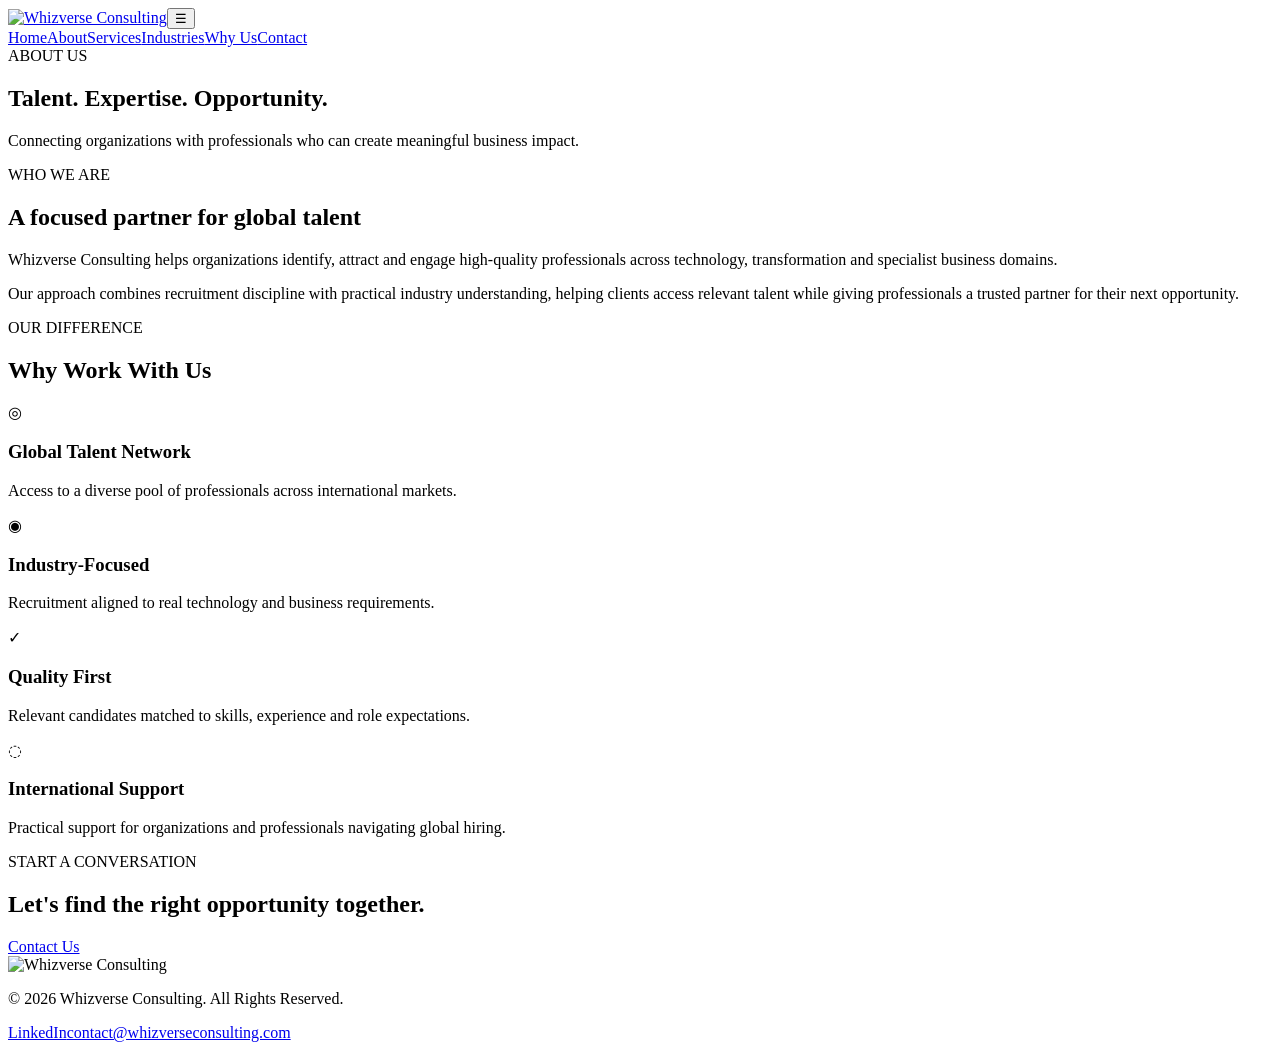
==== about.html @ 26d95555 "Add files via upload" ====
<!DOCTYPE html>
<html lang="en">
<head><meta charset="UTF-8"><meta name="viewport" content="width=device-width, initial-scale=1.0"><meta name="description" content="About Whizverse Consulting."><title>About | Whizverse Consulting</title><link rel="stylesheet" href="css/style.css"></head>
<body>
<header class="site-header"><div class="container nav-wrap"><a class="brand" href="index.html"><img src="images/logo.png" alt="Whizverse Consulting"></a><button class="menu-toggle" aria-label="Open navigation" aria-expanded="false">☰</button><nav class="main-nav"><a href="index.html">Home</a><a class="active" href="about.html">About</a><a href="projects.html">Services</a><a href="projects.html#industries">Industries</a><a href="about.html#why-us">Why Us</a><a href="contact.html">Contact</a></nav></div></header>
<main>
<section class="page-hero"><div class="container"><span class="eyebrow">ABOUT US</span><h1>Talent. Expertise. Opportunity.</h1><p>Connecting organizations with professionals who can create meaningful business impact.</p></div></section>
<section class="section"><div class="container two-col"><div><span class="eyebrow">WHO WE ARE</span><h2>A focused partner for global talent</h2></div><div><p>Whizverse Consulting helps organizations identify, attract and engage high-quality professionals across technology, transformation and specialist business domains.</p><p>Our approach combines recruitment discipline with practical industry understanding, helping clients access relevant talent while giving professionals a trusted partner for their next opportunity.</p></div></div></section>
<section class="section section-soft" id="why-us"><div class="container"><div class="section-heading"><span class="eyebrow">OUR DIFFERENCE</span><h2>Why Work With Us</h2></div><div class="why-grid"><article><div class="why-icon">◎</div><h3>Global Talent Network</h3><p>Access to a diverse pool of professionals across international markets.</p></article><article><div class="why-icon">◉</div><h3>Industry-Focused</h3><p>Recruitment aligned to real technology and business requirements.</p></article><article><div class="why-icon">✓</div><h3>Quality First</h3><p>Relevant candidates matched to skills, experience and role expectations.</p></article><article><div class="why-icon">◌</div><h3>International Support</h3><p>Practical support for organizations and professionals navigating global hiring.</p></article></div></div></section>
<section class="cta"><div class="container cta-inner"><div><span class="eyebrow">START A CONVERSATION</span><h2>Let's find the right opportunity together.</h2></div><a class="btn btn-light" href="contact.html">Contact Us</a></div></section>
</main>
<footer class="site-footer"><div class="container footer-grid"><div><img src="images/logo.png" alt="Whizverse Consulting"></div><p>© 2026 Whizverse Consulting. All Rights Reserved.</p><div class="footer-links"><a href="https://www.linkedin.com/company/whizverse-consulting" target="_blank" rel="noopener">LinkedIn</a><a href="mailto:contact@whizverseconsulting.com">contact@whizverseconsulting.com</a></div></div></footer><script src="js/script.js"></script>
</body></html>
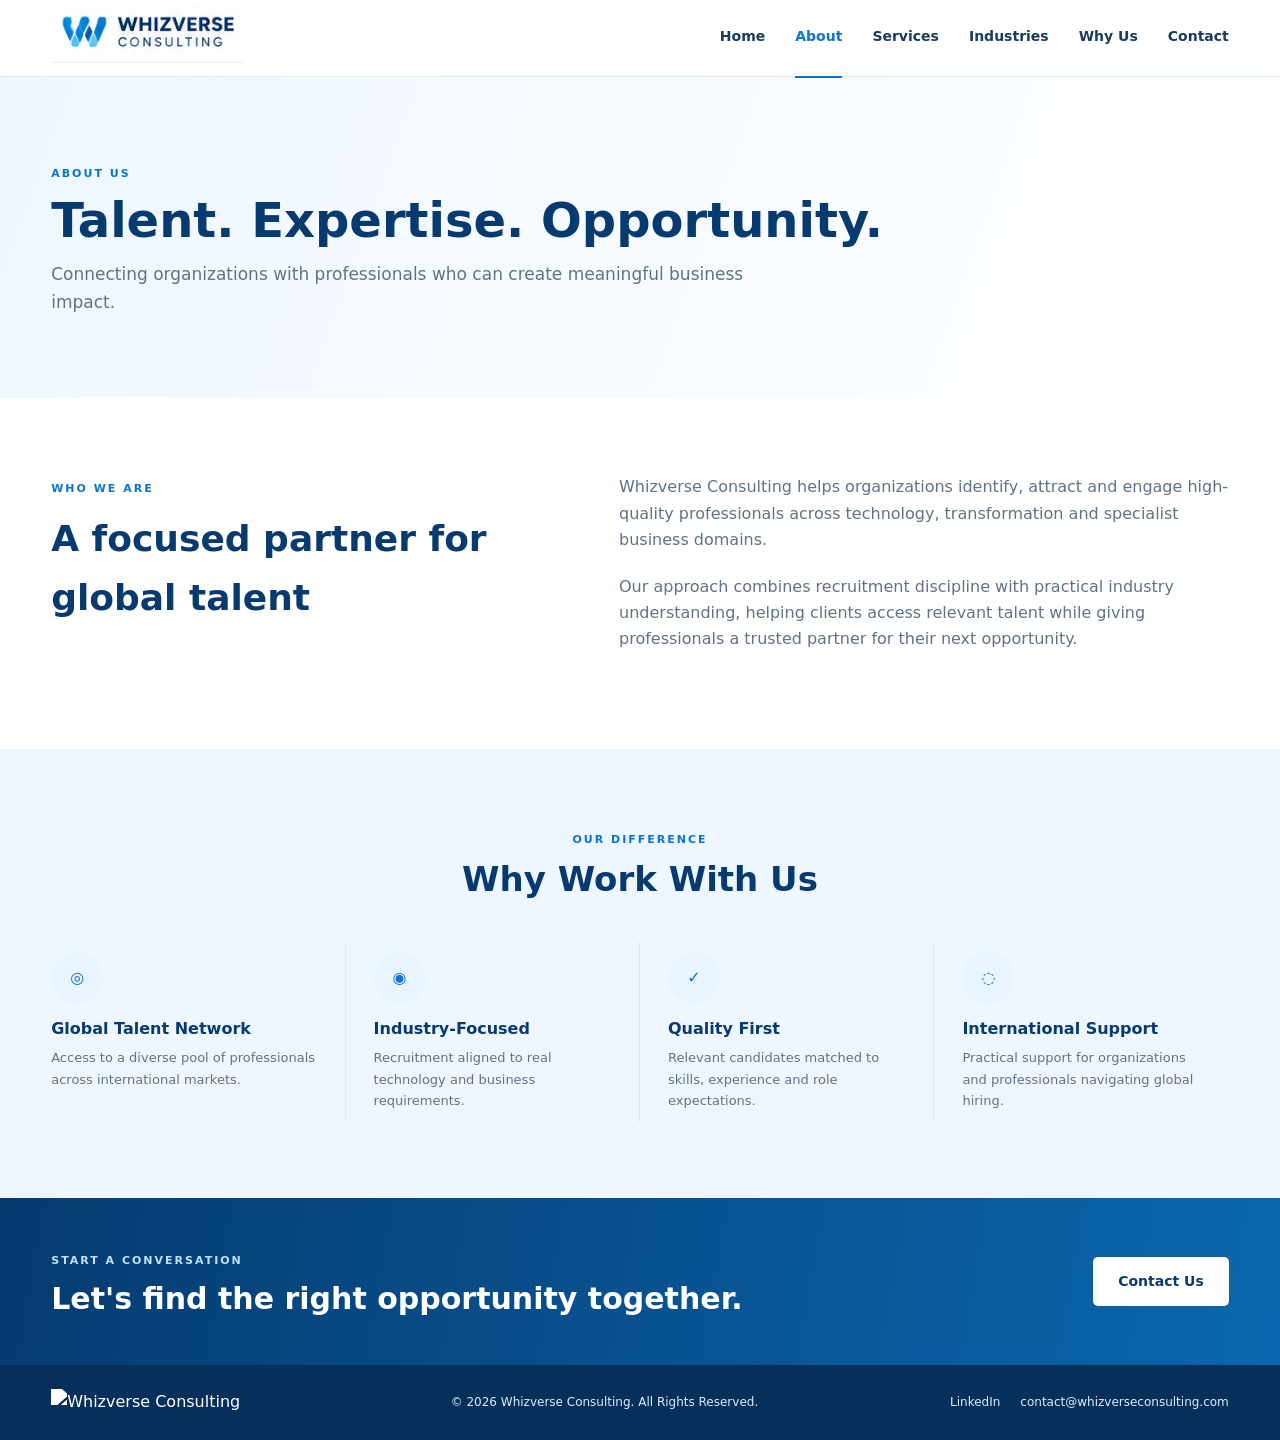
==== commit 579e661d: "Update about.html" ====
--- a/about.html
+++ b/about.html
@@ -1,8 +1,8 @@
 <!DOCTYPE html>
 <html lang="en">
-<head><meta charset="UTF-8"><meta name="viewport" content="width=device-width, initial-scale=1.0"><meta name="description" content="About Whizverse Consulting."><title>About | Whizverse Consulting</title><link rel="stylesheet" href="css/style.css"></head>
+<head><meta charset="UTF-8"><meta name="viewport" content="width=device-width, initial-scale=1.0"><meta name="description" content="About Whizverse Consulting."><title>About | Whizverse Consulting</title><link rel="stylesheet" href="style.css"></head>
 <body>
-<header class="site-header"><div class="container nav-wrap"><a class="brand" href="index.html"><img src="images/logo.png" alt="Whizverse Consulting"></a><button class="menu-toggle" aria-label="Open navigation" aria-expanded="false">☰</button><nav class="main-nav"><a href="index.html">Home</a><a class="active" href="about.html">About</a><a href="projects.html">Services</a><a href="projects.html#industries">Industries</a><a href="about.html#why-us">Why Us</a><a href="contact.html">Contact</a></nav></div></header>
+<header class="site-header"><div class="container nav-wrap"><a class="brand" href="index.html"><img src="logo.png" alt="Whizverse Consulting"></a><button class="menu-toggle" aria-label="Open navigation" aria-expanded="false">☰</button><nav class="main-nav"><a href="index.html">Home</a><a class="active" href="about.html">About</a><a href="projects.html">Services</a><a href="projects.html#industries">Industries</a><a href="about.html#why-us">Why Us</a><a href="contact.html">Contact</a></nav></div></header>
 <main>
 <section class="page-hero"><div class="container"><span class="eyebrow">ABOUT US</span><h1>Talent. Expertise. Opportunity.</h1><p>Connecting organizations with professionals who can create meaningful business impact.</p></div></section>
 <section class="section"><div class="container two-col"><div><span class="eyebrow">WHO WE ARE</span><h2>A focused partner for global talent</h2></div><div><p>Whizverse Consulting helps organizations identify, attract and engage high-quality professionals across technology, transformation and specialist business domains.</p><p>Our approach combines recruitment discipline with practical industry understanding, helping clients access relevant talent while giving professionals a trusted partner for their next opportunity.</p></div></div></section>
@@ -10,4 +10,4 @@
 <section class="cta"><div class="container cta-inner"><div><span class="eyebrow">START A CONVERSATION</span><h2>Let's find the right opportunity together.</h2></div><a class="btn btn-light" href="contact.html">Contact Us</a></div></section>
 </main>
 <footer class="site-footer"><div class="container footer-grid"><div><img src="images/logo.png" alt="Whizverse Consulting"></div><p>© 2026 Whizverse Consulting. All Rights Reserved.</p><div class="footer-links"><a href="https://www.linkedin.com/company/whizverse-consulting" target="_blank" rel="noopener">LinkedIn</a><a href="mailto:contact@whizverseconsulting.com">contact@whizverseconsulting.com</a></div></div></footer><script src="js/script.js"></script>
-</body></html>+</body></html>
--- a/style.css
+++ b/style.css
@@ -0,0 +1,13 @@
+:root{--navy:#073b70;--blue:#0b73d1;--light:#eef7ff;--text:#17324d;--muted:#617286;--white:#fff;--border:#dce8f3;--shadow:0 12px 35px rgba(7,59,112,.08)}
+*{box-sizing:border-box}html{scroll-behavior:smooth}body{margin:0;font-family:Inter,ui-sans-serif,system-ui,-apple-system,"Segoe UI",Arial,sans-serif;color:var(--text);line-height:1.65;background:#fff}a{color:inherit;text-decoration:none}.container{width:min(1180px,92%);margin:auto}
+.site-header{position:sticky;top:0;z-index:20;background:rgba(255,255,255,.97);border-bottom:1px solid var(--border);backdrop-filter:blur(10px)}.nav-wrap{height:76px;display:flex;align-items:center;justify-content:space-between}.brand img{width:205px;height:58px;object-fit:contain;object-position:left center}.main-nav{display:flex;gap:30px;align-items:center}.main-nav a{font-size:14px;font-weight:600;color:#183b5e;padding:27px 0;border-bottom:2px solid transparent}.main-nav a:hover,.main-nav a.active{color:var(--blue);border-bottom-color:var(--blue)}.menu-toggle{display:none;border:0;background:none;font-size:28px;color:var(--navy)}
+.hero{position:relative;overflow:hidden;background:linear-gradient(110deg,#f6fbff 0%,#fff 48%,#e9f5ff 100%);min-height:530px}.hero-grid{min-height:530px;display:grid;grid-template-columns:1fr 1fr;align-items:center;gap:30px}.hero-copy{position:relative;z-index:2;padding:65px 0}.eyebrow{display:inline-block;color:var(--blue);font-size:11px;letter-spacing:2px;font-weight:800;margin-bottom:10px}.hero h1{font-size:52px;line-height:1.08;letter-spacing:-1.7px;margin:0 0 20px;color:var(--navy);max-width:680px}.hero h1 span{color:var(--blue)}.hero p{font-size:17px;max-width:650px;color:#40566d;margin:0 0 28px}.hero-actions{display:flex;gap:14px;flex-wrap:wrap}.btn{display:inline-flex;align-items:center;justify-content:center;padding:12px 24px;border-radius:5px;font-size:14px;font-weight:750;border:1px solid transparent;cursor:pointer}.btn-primary{background:var(--blue);color:#fff}.btn-primary:hover{background:#075eae}.btn-outline{border-color:var(--blue);color:var(--blue);background:#fff}.btn-light{background:#fff;color:var(--navy)}.btn-outline-light{border-color:#fff;color:#fff}.hero-visual{height:100%;position:relative;min-height:500px}.globe{width:330px;height:330px;border-radius:50%;position:absolute;right:7%;top:95px;background:radial-gradient(circle at 35% 30%,#e9f7ff 0 4%,#70b7eb 5% 12%,#1c77bb 55%,#0a4f88 100%);box-shadow:inset -25px -20px 50px rgba(0,24,60,.35),0 20px 60px rgba(7,76,130,.18);opacity:.92}.globe:before,.globe:after{content:"";position:absolute;border:1px solid rgba(255,255,255,.35);border-radius:50%}.globe:before{inset:30px 90px}.globe:after{inset:90px 30px}.globe-grid{position:absolute;inset:0;border:1px solid rgba(255,255,255,.28);border-radius:50%;transform:rotate(25deg)}.globe-dot{position:absolute;width:7px;height:7px;background:#fff;border-radius:50%;box-shadow:0 0 12px #fff}.d1{top:78px;left:150px}.d2{top:180px;left:90px}.d3{top:220px;left:225px}.people{position:absolute;bottom:65px;right:0;display:flex;gap:18px;align-items:flex-end;opacity:.55}.people span{width:42px;height:120px;background:linear-gradient(#7d9db9,#b8cbd9);border-radius:25px 25px 4px 4px}.people span:nth-child(2){height:90px}.people span:nth-child(3){height:145px}.people span:nth-child(4){height:105px}.people span:nth-child(5){height:135px}
+.section{padding:76px 0}.section-soft{background:var(--light)}.section-heading{text-align:center;max-width:760px;margin:0 auto 42px}.section-heading h2{font-size:34px;line-height:1.2;margin:0 0 10px;color:var(--navy)}.section-heading p{color:var(--muted);margin:0}.card-grid{display:grid;grid-template-columns:repeat(4,1fr);gap:18px}.service-card{border:1px solid var(--border);background:#fff;border-radius:9px;padding:25px 22px;box-shadow:var(--shadow);transition:transform .2s ease}.service-card:hover{transform:translateY(-3px)}.icon,.why-icon{width:52px;height:52px;border-radius:50%;display:grid;place-items:center;background:#e8f4ff;color:var(--blue);font-weight:800;margin-bottom:16px}.service-card h3,.why-grid h3{font-size:16px;line-height:1.35;margin:0 0 8px;color:var(--navy)}.service-card p,.why-grid p{font-size:13px;color:var(--muted);margin:0}.services-grid .service-card:last-child{grid-column:2 / span 2}
+.industry-grid{display:grid;grid-template-columns:repeat(4,1fr);gap:14px}.industry-grid div{background:#fff;border:1px solid var(--border);padding:22px 18px;border-radius:8px;text-align:center;font-weight:700;font-size:14px;color:var(--navy)}.industry-grid div:last-child{grid-column:2 / span 2}
+.why-grid{display:grid;grid-template-columns:repeat(4,1fr);gap:0}.why-grid article{padding:10px 28px;border-right:1px solid var(--border)}.why-grid article:first-child{padding-left:0}.why-grid article:last-child{border:0}.why-icon{margin-bottom:14px}
+.cta{background:linear-gradient(100deg,#063b70,#0b67ae);color:#fff;padding:48px 0}.cta .eyebrow{color:#bfe3ff}.cta-inner{display:flex;align-items:center;justify-content:space-between;gap:30px}.cta h2{margin:0;font-size:30px;line-height:1.25;max-width:720px}
+.page-hero{background:linear-gradient(110deg,#eef7ff,#fff);padding:82px 0}.page-hero h1{font-size:48px;line-height:1.15;color:var(--navy);margin:0 0 12px}.page-hero p{max-width:700px;color:var(--muted);font-size:17px;margin:0}.two-col{display:grid;grid-template-columns:1fr 1.25fr;gap:80px}.two-col h2{font-size:36px;color:var(--navy);margin:0}.two-col p{color:var(--muted);margin-top:0;margin-bottom:20px}
+.contact-grid{display:grid;grid-template-columns:.9fr 1.1fr;gap:70px}.contact-grid h2{font-size:32px;color:var(--navy);margin:0 0 12px}.contact-grid>div>p{color:var(--muted)}.contact-details{display:flex;flex-direction:column;gap:15px;margin-top:28px}.contact-details a{color:var(--blue);font-weight:600}.contact-form{border:1px solid var(--border);background:#f9fcff;padding:28px;border-radius:9px}.contact-form h2{font-size:21px;margin-top:0}.form-row{display:grid;grid-template-columns:1fr 1fr;gap:16px}label{font-size:13px;font-weight:700;color:var(--navy);display:block;margin-bottom:16px}input,textarea{width:100%;font:inherit;font-size:14px;margin-top:6px;padding:11px 12px;border:1px solid #d5e3ef;border-radius:5px;background:#fff;color:var(--text);outline:none}input:focus,textarea:focus{border-color:var(--blue);box-shadow:0 0 0 3px rgba(11,115,209,.08)}.contact-form .btn{width:100%}.form-note{font-size:11px;color:#718396;margin:10px 0 0}
+.site-footer{background:#062f59;color:#dbeeff;padding:24px 0}.footer-grid{display:grid;grid-template-columns:1fr 1fr 1.2fr;align-items:center;gap:20px}.site-footer img{width:175px;height:48px;object-fit:contain;object-position:left center;filter:brightness(0) invert(1)}.footer-grid p{font-size:12px;text-align:center;margin:0}.footer-links{display:flex;justify-content:flex-end;gap:20px;font-size:12px}.footer-links a:hover{color:#fff}
+@media(max-width:950px){.main-nav{gap:18px}.hero h1{font-size:44px}.card-grid{grid-template-columns:repeat(2,1fr)}.services-grid .service-card:last-child{grid-column:auto}.industry-grid{grid-template-columns:repeat(2,1fr)}.industry-grid div:last-child{grid-column:auto}.why-grid{grid-template-columns:repeat(2,1fr);gap:24px}.why-grid article{border:0;padding:10px 0}.contact-grid,.two-col{grid-template-columns:1fr;gap:40px}}
+@media(max-width:720px){.nav-wrap{height:68px}.brand img{width:170px}.menu-toggle{display:block}.main-nav{display:none;position:absolute;top:68px;left:0;right:0;background:#fff;border-bottom:1px solid var(--border);padding:10px 4%;flex-direction:column;align-items:stretch;gap:0}.main-nav.open{display:flex}.main-nav a{padding:11px 0;border-bottom:1px solid #edf3f8}.hero-grid{grid-template-columns:1fr;min-height:auto}.hero-copy{padding:58px 0 25px}.hero h1{font-size:38px}.hero p{font-size:15px}.hero-visual{min-height:270px}.globe{width:230px;height:230px;right:10%;top:10px}.people{bottom:5px;right:3%}.people span{width:25px;height:75px}.people span:nth-child(2){height:60px}.people span:nth-child(3){height:90px}.people span:nth-child(4){height:68px}.people span:nth-child(5){height:82px}.section{padding:55px 0}.section-heading h2{font-size:29px}.card-grid,.industry-grid,.why-grid,.form-row{grid-template-columns:1fr}.page-hero{padding:58px 0}.page-hero h1{font-size:37px}.cta-inner{align-items:flex-start;flex-direction:column}.cta h2{font-size:25px}.footer-grid{grid-template-columns:1fr;text-align:center}.site-footer img{object-position:center}.footer-grid p{text-align:center}.footer-links{justify-content:center;flex-direction:column;gap:8px}}
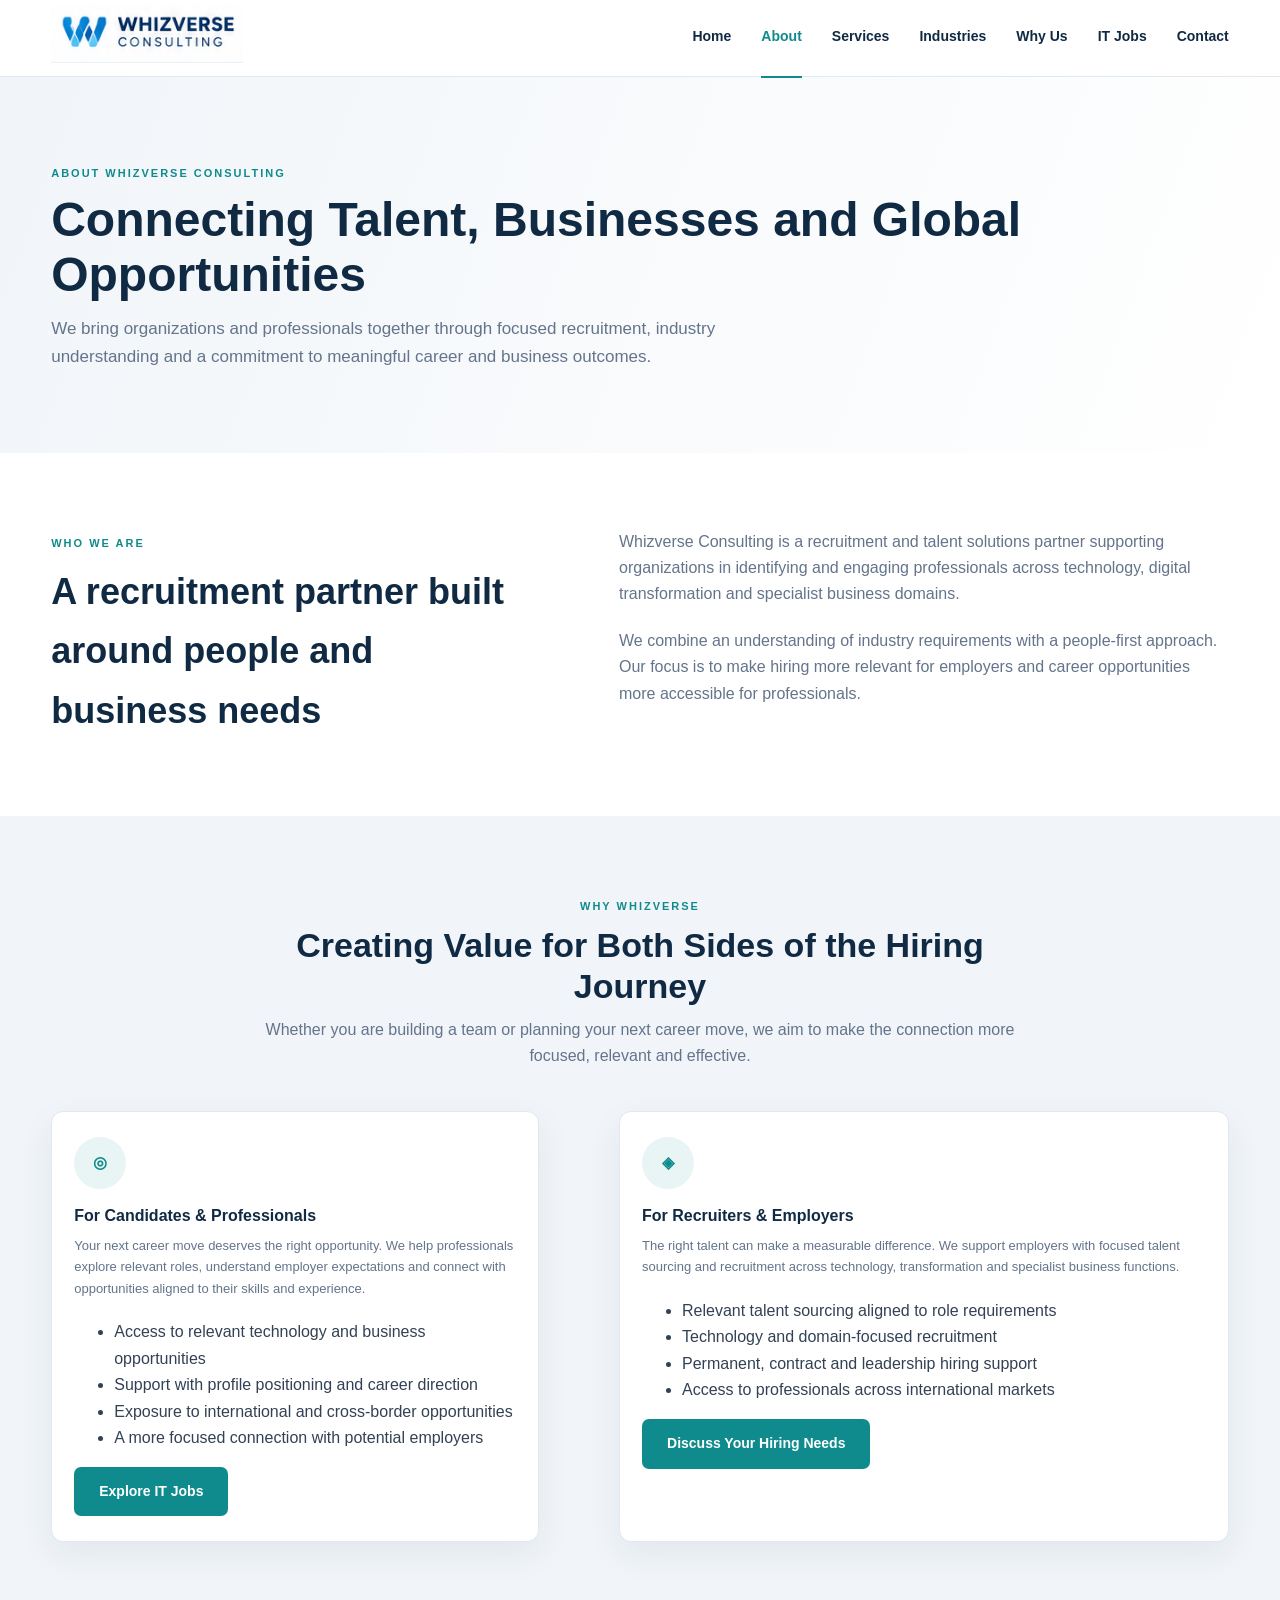
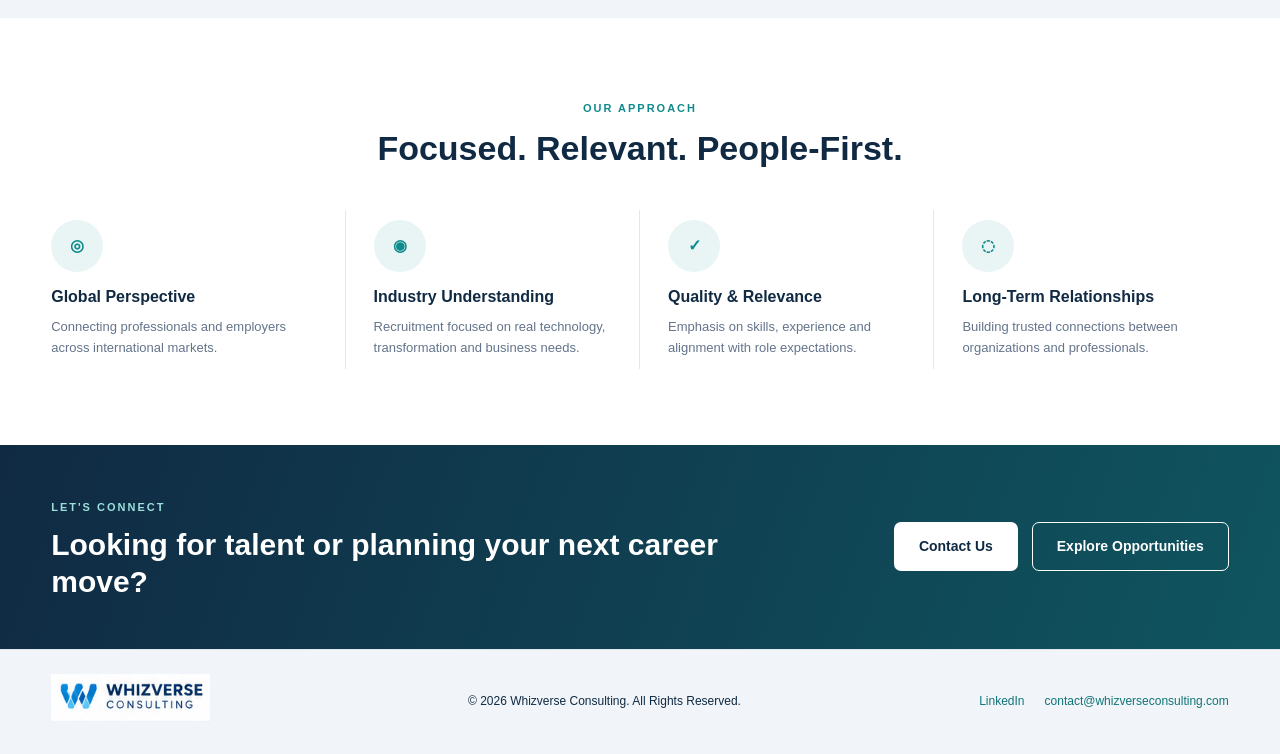
==== commit b1a48c4c: "Update about.html" ====
--- a/about.html
+++ b/about.html
@@ -1,13 +1,188 @@
 <!DOCTYPE html>
 <html lang="en">
-<head><meta charset="UTF-8"><meta name="viewport" content="width=device-width, initial-scale=1.0"><meta name="description" content="About Whizverse Consulting."><title>About | Whizverse Consulting</title><link rel="stylesheet" href="style.css"></head>
+<head>
+  <meta charset="UTF-8">
+  <meta name="viewport" content="width=device-width, initial-scale=1.0">
+  <meta name="description" content="Learn how Whizverse Consulting connects global employers with exceptional talent and helps professionals discover career opportunities.">
+  <title>About Us | Whizverse Consulting</title>
+  <link rel="stylesheet" href="style.css">
+</head>
 <body>
-<header class="site-header"><div class="container nav-wrap"><a class="brand" href="index.html"><img src="logo.png" alt="Whizverse Consulting"></a><button class="menu-toggle" aria-label="Open navigation" aria-expanded="false">☰</button><nav class="main-nav"><a href="index.html">Home</a><a class="active" href="about.html">About</a><a href="projects.html">Services</a><a href="projects.html#industries">Industries</a><a href="about.html#why-us">Why Us</a><a href="contact.html">Contact</a></nav></div></header>
+
+<header class="site-header">
+  <div class="container nav-wrap">
+    <a class="brand" href="index.html" aria-label="Whizverse Consulting home">
+      <img src="logo.png" alt="Whizverse Consulting">
+    </a>
+
+    <button class="menu-toggle" aria-label="Open navigation" aria-expanded="false">☰</button>
+
+    <nav class="main-nav">
+      <a href="index.html">Home</a>
+      <a class="active" href="about.html">About</a>
+      <a href="index.html#services">Services</a>
+      <a href="index.html#industries">Industries</a>
+      <a href="index.html#why-us">Why Us</a>
+      <a href="jobs.html">IT Jobs</a>
+      <a href="contact.html">Contact</a>
+    </nav>
+  </div>
+</header>
+
 <main>
-<section class="page-hero"><div class="container"><span class="eyebrow">ABOUT US</span><h1>Talent. Expertise. Opportunity.</h1><p>Connecting organizations with professionals who can create meaningful business impact.</p></div></section>
-<section class="section"><div class="container two-col"><div><span class="eyebrow">WHO WE ARE</span><h2>A focused partner for global talent</h2></div><div><p>Whizverse Consulting helps organizations identify, attract and engage high-quality professionals across technology, transformation and specialist business domains.</p><p>Our approach combines recruitment discipline with practical industry understanding, helping clients access relevant talent while giving professionals a trusted partner for their next opportunity.</p></div></div></section>
-<section class="section section-soft" id="why-us"><div class="container"><div class="section-heading"><span class="eyebrow">OUR DIFFERENCE</span><h2>Why Work With Us</h2></div><div class="why-grid"><article><div class="why-icon">◎</div><h3>Global Talent Network</h3><p>Access to a diverse pool of professionals across international markets.</p></article><article><div class="why-icon">◉</div><h3>Industry-Focused</h3><p>Recruitment aligned to real technology and business requirements.</p></article><article><div class="why-icon">✓</div><h3>Quality First</h3><p>Relevant candidates matched to skills, experience and role expectations.</p></article><article><div class="why-icon">◌</div><h3>International Support</h3><p>Practical support for organizations and professionals navigating global hiring.</p></article></div></div></section>
-<section class="cta"><div class="container cta-inner"><div><span class="eyebrow">START A CONVERSATION</span><h2>Let's find the right opportunity together.</h2></div><a class="btn btn-light" href="contact.html">Contact Us</a></div></section>
+
+  <section class="page-hero">
+    <div class="container">
+      <span class="eyebrow">ABOUT WHIZVERSE CONSULTING</span>
+      <h1>Connecting Talent, Businesses and Global Opportunities</h1>
+      <p>
+        We bring organizations and professionals together through focused
+        recruitment, industry understanding and a commitment to meaningful
+        career and business outcomes.
+      </p>
+    </div>
+  </section>
+
+  <section class="section">
+    <div class="container two-col">
+      <div>
+        <span class="eyebrow">WHO WE ARE</span>
+        <h2>A recruitment partner built around people and business needs</h2>
+      </div>
+
+      <div>
+        <p>
+          Whizverse Consulting is a recruitment and talent solutions partner
+          supporting organizations in identifying and engaging professionals
+          across technology, digital transformation and specialist business
+          domains.
+        </p>
+        <p>
+          We combine an understanding of industry requirements with a
+          people-first approach. Our focus is to make hiring more relevant for
+          employers and career opportunities more accessible for professionals.
+        </p>
+      </div>
+    </div>
+  </section>
+
+  <section class="section section-soft" id="why-us">
+    <div class="container">
+      <div class="section-heading">
+        <span class="eyebrow">WHY WHIZVERSE</span>
+        <h2>Creating Value for Both Sides of the Hiring Journey</h2>
+        <p>
+          Whether you are building a team or planning your next career move,
+          we aim to make the connection more focused, relevant and effective.
+        </p>
+      </div>
+
+      <div class="two-col">
+        <article class="service-card">
+          <div class="icon">◎</div>
+          <h3>For Candidates & Professionals</h3>
+          <p>
+            Your next career move deserves the right opportunity. We help
+            professionals explore relevant roles, understand employer
+            expectations and connect with opportunities aligned to their
+            skills and experience.
+          </p>
+          <ul>
+            <li>Access to relevant technology and business opportunities</li>
+            <li>Support with profile positioning and career direction</li>
+            <li>Exposure to international and cross-border opportunities</li>
+            <li>A more focused connection with potential employers</li>
+          </ul>
+          <a class="btn btn-primary" href="jobs.html">Explore IT Jobs</a>
+        </article>
+
+        <article class="service-card">
+          <div class="icon">◈</div>
+          <h3>For Recruiters & Employers</h3>
+          <p>
+            The right talent can make a measurable difference. We support
+            employers with focused talent sourcing and recruitment across
+            technology, transformation and specialist business functions.
+          </p>
+          <ul>
+            <li>Relevant talent sourcing aligned to role requirements</li>
+            <li>Technology and domain-focused recruitment</li>
+            <li>Permanent, contract and leadership hiring support</li>
+            <li>Access to professionals across international markets</li>
+          </ul>
+          <a class="btn btn-primary" href="contact.html">Discuss Your Hiring Needs</a>
+        </article>
+      </div>
+    </div>
+  </section>
+
+  <section class="section">
+    <div class="container">
+      <div class="section-heading">
+        <span class="eyebrow">OUR APPROACH</span>
+        <h2>Focused. Relevant. People-First.</h2>
+      </div>
+
+      <div class="why-grid">
+        <article>
+          <div class="why-icon">◎</div>
+          <h3>Global Perspective</h3>
+          <p>Connecting professionals and employers across international markets.</p>
+        </article>
+
+        <article>
+          <div class="why-icon">◉</div>
+          <h3>Industry Understanding</h3>
+          <p>Recruitment focused on real technology, transformation and business needs.</p>
+        </article>
+
+        <article>
+          <div class="why-icon">✓</div>
+          <h3>Quality & Relevance</h3>
+          <p>Emphasis on skills, experience and alignment with role expectations.</p>
+        </article>
+
+        <article>
+          <div class="why-icon">◌</div>
+          <h3>Long-Term Relationships</h3>
+          <p>Building trusted connections between organizations and professionals.</p>
+        </article>
+      </div>
+    </div>
+  </section>
+
+  <section class="cta">
+    <div class="container cta-inner">
+      <div>
+        <span class="eyebrow">LET'S CONNECT</span>
+        <h2>Looking for talent or planning your next career move?</h2>
+      </div>
+      <div class="hero-actions">
+        <a class="btn btn-light" href="contact.html">Contact Us</a>
+        <a class="btn btn-outline-light" href="jobs.html">Explore Opportunities</a>
+      </div>
+    </div>
+  </section>
+
 </main>
-<footer class="site-footer"><div class="container footer-grid"><div><img src="images/logo.png" alt="Whizverse Consulting"></div><p>© 2026 Whizverse Consulting. All Rights Reserved.</p><div class="footer-links"><a href="https://www.linkedin.com/company/whizverse-consulting" target="_blank" rel="noopener">LinkedIn</a><a href="mailto:contact@whizverseconsulting.com">contact@whizverseconsulting.com</a></div></div></footer><script src="js/script.js"></script>
-</body></html>
+
+<footer class="site-footer">
+  <div class="container footer-grid">
+    <div>
+      <a href="index.html" aria-label="Whizverse Consulting home">
+        <img src="logo.png" alt="Whizverse Consulting">
+      </a>
+    </div>
+
+    <p>© 2026 Whizverse Consulting. All Rights Reserved.</p>
+
+    <div class="footer-links">
+      <a href="https://www.linkedin.com/company/whizverse-consulting" target="_blank" rel="noopener">LinkedIn</a>
+      <a href="mailto:contact@whizverseconsulting.com">contact@whizverseconsulting.com</a>
+    </div>
+  </div>
+</footer>
+
+<script src="js/script.js"></script>
+</body>
+</html>
--- a/style.css
+++ b/style.css
@@ -11,3 +11,293 @@
 .site-footer{background:#062f59;color:#dbeeff;padding:24px 0}.footer-grid{display:grid;grid-template-columns:1fr 1fr 1.2fr;align-items:center;gap:20px}.site-footer img{width:175px;height:48px;object-fit:contain;object-position:left center;filter:brightness(0) invert(1)}.footer-grid p{font-size:12px;text-align:center;margin:0}.footer-links{display:flex;justify-content:flex-end;gap:20px;font-size:12px}.footer-links a:hover{color:#fff}
 @media(max-width:950px){.main-nav{gap:18px}.hero h1{font-size:44px}.card-grid{grid-template-columns:repeat(2,1fr)}.services-grid .service-card:last-child{grid-column:auto}.industry-grid{grid-template-columns:repeat(2,1fr)}.industry-grid div:last-child{grid-column:auto}.why-grid{grid-template-columns:repeat(2,1fr);gap:24px}.why-grid article{border:0;padding:10px 0}.contact-grid,.two-col{grid-template-columns:1fr;gap:40px}}
 @media(max-width:720px){.nav-wrap{height:68px}.brand img{width:170px}.menu-toggle{display:block}.main-nav{display:none;position:absolute;top:68px;left:0;right:0;background:#fff;border-bottom:1px solid var(--border);padding:10px 4%;flex-direction:column;align-items:stretch;gap:0}.main-nav.open{display:flex}.main-nav a{padding:11px 0;border-bottom:1px solid #edf3f8}.hero-grid{grid-template-columns:1fr;min-height:auto}.hero-copy{padding:58px 0 25px}.hero h1{font-size:38px}.hero p{font-size:15px}.hero-visual{min-height:270px}.globe{width:230px;height:230px;right:10%;top:10px}.people{bottom:5px;right:3%}.people span{width:25px;height:75px}.people span:nth-child(2){height:60px}.people span:nth-child(3){height:90px}.people span:nth-child(4){height:68px}.people span:nth-child(5){height:82px}.section{padding:55px 0}.section-heading h2{font-size:29px}.card-grid,.industry-grid,.why-grid,.form-row{grid-template-columns:1fr}.page-hero{padding:58px 0}.page-hero h1{font-size:37px}.cta-inner{align-items:flex-start;flex-direction:column}.cta h2{font-size:25px}.footer-grid{grid-template-columns:1fr;text-align:center}.site-footer img{object-position:center}.footer-grid p{text-align:center}.footer-links{justify-content:center;flex-direction:column;gap:8px}}
+
+/* =====================================================
+   WHIZVERSE CONSULTING - BRAND CONSISTENCY UPDATE
+   Navy: #102A43 | Teal: #0F8B8D
+   ===================================================== */
+
+:root {
+  --navy: #102A43;
+  --blue: #0F8B8D;
+  --light: #F1F5F9;
+  --text: #334155;
+  --muted: #64748B;
+  --white: #FFFFFF;
+  --border: #E2E8F0;
+  --shadow: 0 12px 35px rgba(16, 42, 67, 0.07);
+}
+
+/* Global typography */
+body {
+  color: var(--text);
+  background: #FFFFFF;
+  font-family: Inter, "Segoe UI", Arial, sans-serif;
+}
+
+::selection {
+  background: rgba(15, 139, 141, 0.18);
+  color: var(--navy);
+}
+
+/* Navigation */
+.site-header {
+  background: rgba(255, 255, 255, 0.97);
+  border-bottom-color: var(--border);
+}
+
+.main-nav a {
+  color: var(--navy);
+}
+
+.main-nav a:hover,
+.main-nav a.active {
+  color: var(--blue);
+  border-bottom-color: var(--blue);
+}
+
+.menu-toggle {
+  color: var(--navy);
+}
+
+/* Hero section */
+.hero {
+  background: linear-gradient(
+    110deg,
+    #F1F5F9 0%,
+    #FFFFFF 52%,
+    #E8F5F4 100%
+  );
+}
+
+.hero h1,
+.page-hero h1 {
+  color: var(--navy);
+}
+
+.hero h1 span {
+  color: var(--blue);
+}
+
+.hero p {
+  color: #475569;
+}
+
+.eyebrow {
+  color: var(--blue);
+}
+
+/* Primary and secondary buttons */
+.btn {
+  border-radius: 7px;
+  transition: all 0.2s ease;
+}
+
+.btn-primary {
+  background: var(--blue);
+  color: #FFFFFF;
+}
+
+.btn-primary:hover {
+  background: #0B7476;
+  transform: translateY(-1px);
+}
+
+.btn-outline {
+  border-color: var(--blue);
+  color: var(--blue);
+}
+
+.btn-outline:hover {
+  background: #E8F5F4;
+}
+
+/* Service cards */
+.service-card {
+  border-color: var(--border);
+  border-radius: 12px;
+  box-shadow: var(--shadow);
+}
+
+.service-card:hover {
+  border-color: rgba(15, 139, 141, 0.45);
+  box-shadow: 0 16px 36px rgba(16, 42, 67, 0.11);
+}
+
+.service-card h3,
+.why-grid h3 {
+  color: var(--navy);
+}
+
+.icon,
+.why-icon {
+  background: #E8F5F4;
+  color: var(--blue);
+}
+
+/* Industry section */
+.section-soft {
+  background: var(--light);
+}
+
+.industry-grid div {
+  border-color: var(--border);
+  color: var(--navy);
+  border-radius: 10px;
+}
+
+.industry-grid div:hover {
+  border-color: var(--blue);
+  background: #F8FCFC;
+}
+
+/* Why Whizverse */
+.why-grid article {
+  border-color: var(--border);
+}
+
+/* CTA */
+.cta {
+  background: linear-gradient(110deg, #102A43 0%, #0F555F 100%);
+}
+
+.cta .eyebrow {
+  color: #9DE0DB;
+}
+
+.btn-light {
+  color: var(--navy);
+}
+
+.btn-outline-light:hover {
+  background: rgba(255, 255, 255, 0.12);
+}
+
+/* Other content pages using shared classes */
+.page-hero {
+  background: linear-gradient(110deg, #F1F5F9, #FFFFFF);
+}
+
+.two-col h2,
+.contact-grid h2 {
+  color: var(--navy);
+}
+
+.contact-details a {
+  color: var(--blue);
+}
+
+.contact-form {
+  background: #F8FAFC;
+  border-color: var(--border);
+  border-radius: 12px;
+}
+
+input:focus,
+textarea:focus {
+  border-color: var(--blue);
+  box-shadow: 0 0 0 3px rgba(15, 139, 141, 0.10);
+}
+
+.contact-form label {
+  color: var(--navy);
+}
+
+/* Footer: retain original logo colours */
+.site-footer {
+  background: #F1F5F9;
+  color: var(--navy);
+  border-top: 1px solid var(--border);
+}
+
+.site-footer img {
+  filter: none;
+}
+
+.footer-links a {
+  color: #0F7476;
+}
+
+.footer-links a:hover {
+  color: var(--navy);
+}
+
+/* Mobile navigation */
+@media (max-width: 720px) {
+  .main-nav {
+    background: #FFFFFF;
+    border-bottom-color: var(--border);
+  }
+
+  .main-nav a {
+    color: var(--navy);
+    border-bottom-color: #E2E8F0;
+  }
+
+  .footer-links {
+    align-items: center;
+  }
+}
+
+/* Accessibility */
+a:focus-visible,
+button:focus-visible,
+input:focus-visible,
+textarea:focus-visible {
+  outline: 3px solid rgba(15, 139, 141, 0.45);
+  outline-offset: 3px;
+}
+
+@media (prefers-reduced-motion: reduce) {
+  *,
+  *::before,
+  *::after {
+    scroll-behavior: auto !important;
+    transition-duration: 0.01ms !important;
+    animation-duration: 0.01ms !important;
+  }
+}
+
+/* Homepage service-card alignment */
+.services-grid {
+  display: grid;
+  grid-template-columns: repeat(3, minmax(0, 1fr));
+  gap: 24px;
+  align-items: stretch;
+}
+
+.services-grid .service-card,
+.services-grid .service-card:last-child {
+  grid-column: auto;
+  min-width: 0;
+  height: 100%;
+  display: flex;
+  flex-direction: column;
+  margin: 0;
+}
+
+.services-grid .service-card h3 {
+  min-height: 2.7em;
+  margin-bottom: 10px;
+}
+
+.services-grid .service-card p {
+  flex: 1;
+}
+
+@media (max-width: 950px) {
+  .services-grid {
+    grid-template-columns: repeat(2, minmax(0, 1fr));
+  }
+
+  .services-grid .service-card h3 {
+    min-height: 0;
+  }
+}
+
+@media (max-width: 600px) {
+  .services-grid {
+    grid-template-columns: minmax(0, 1fr);
+    gap: 16px;
+  }
+}
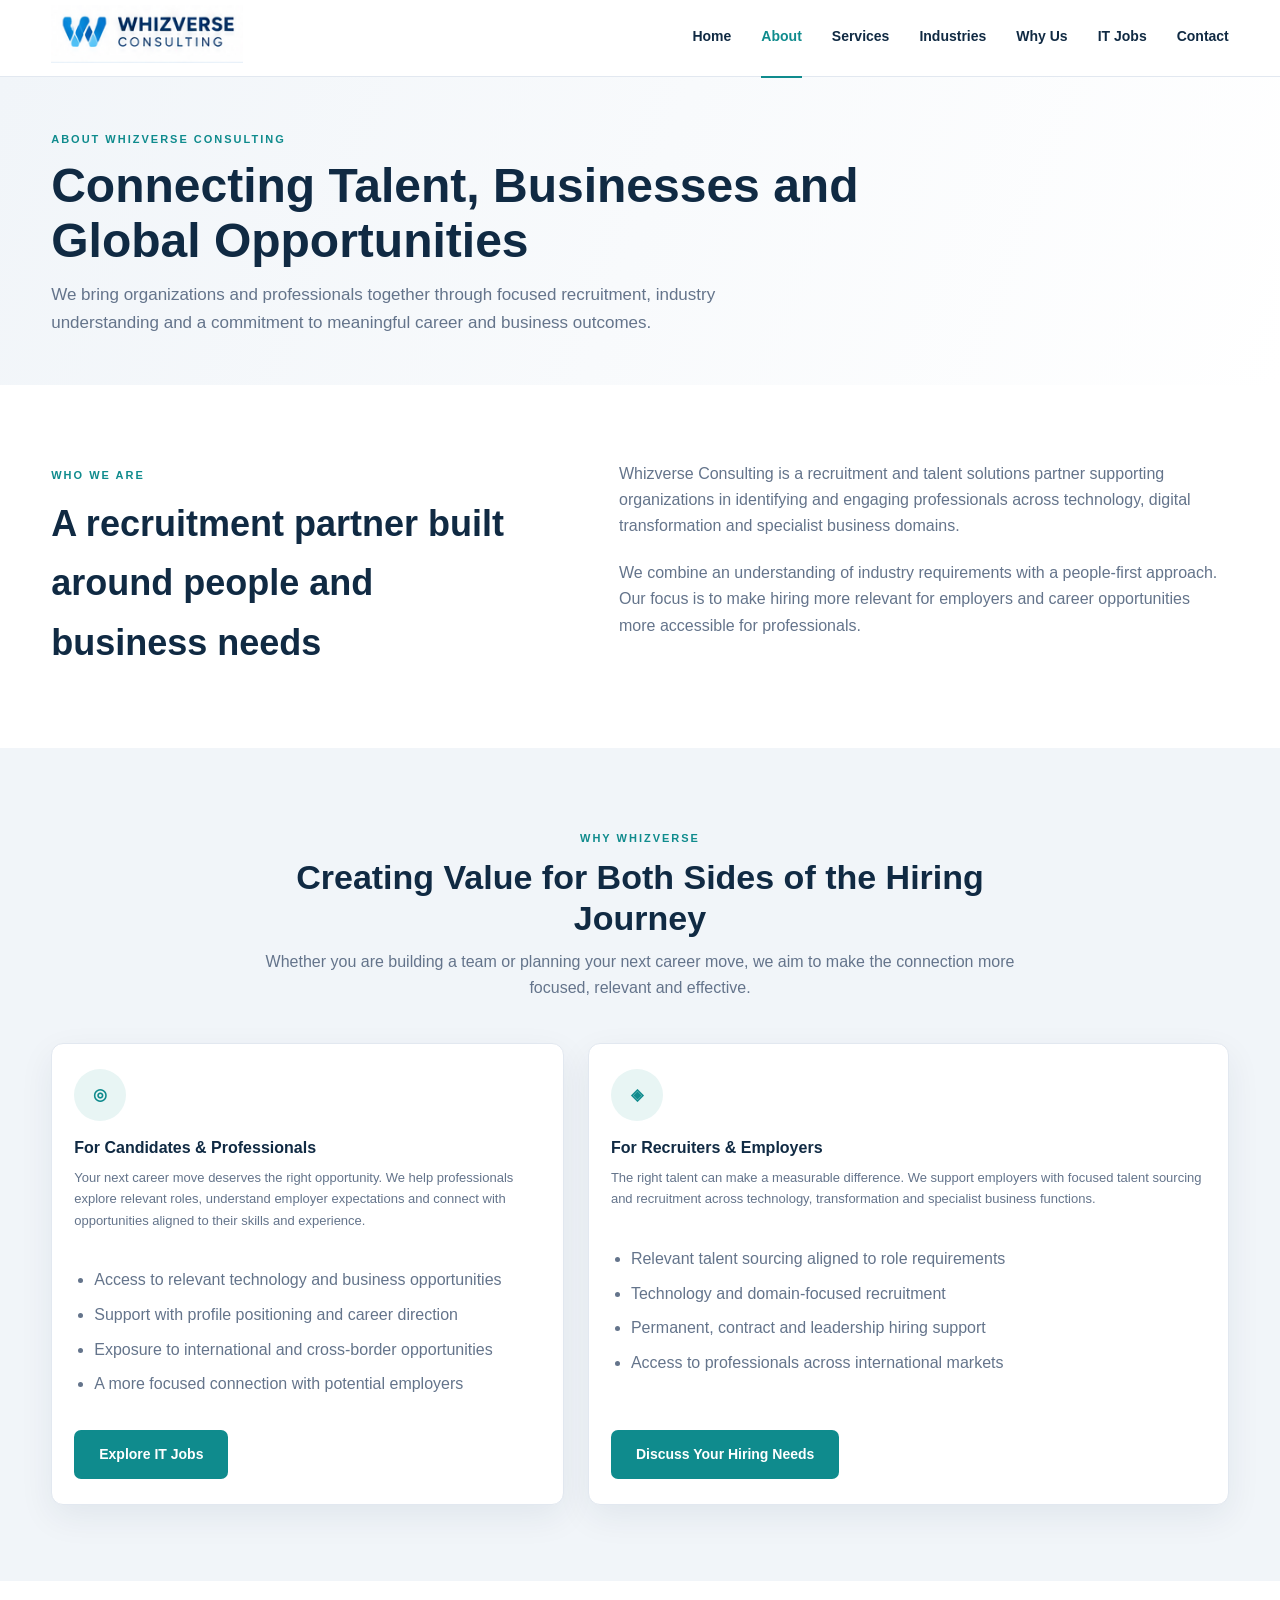
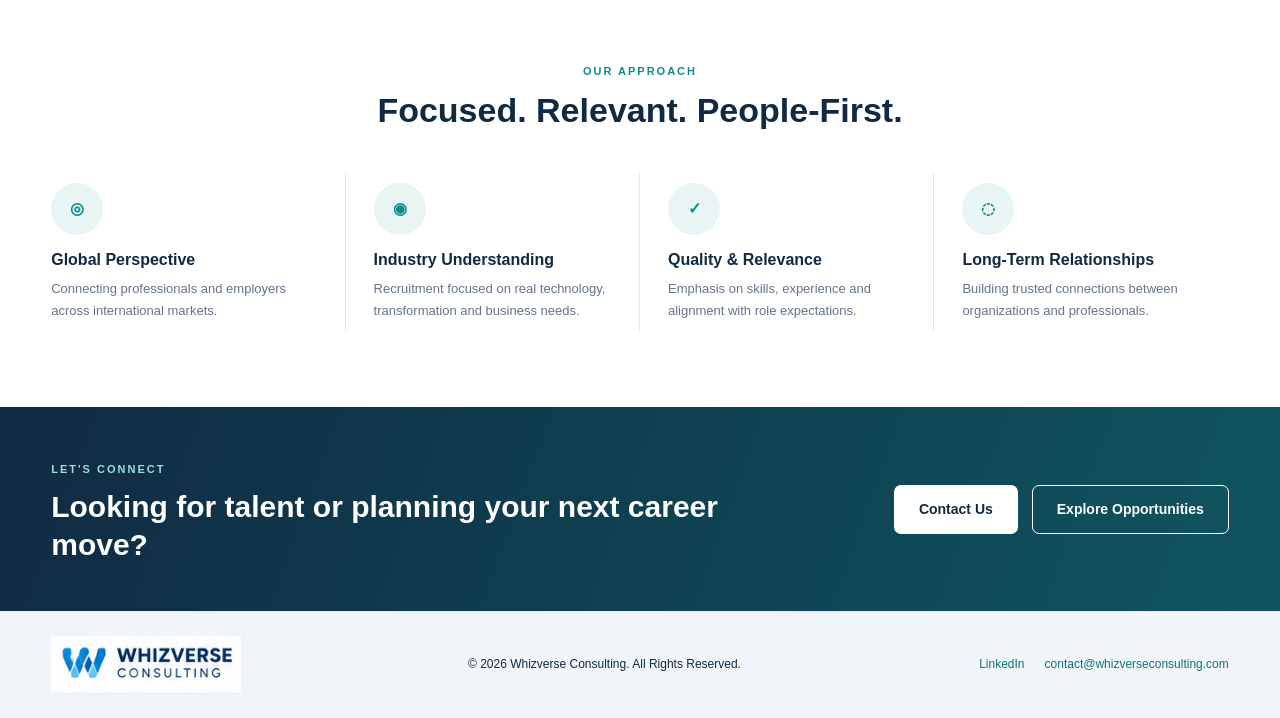
==== commit fb895ccc: "Update about.html" ====
--- a/about.html
+++ b/about.html
@@ -181,8 +181,9 @@
       <a href="mailto:contact@whizverseconsulting.com">contact@whizverseconsulting.com</a>
     </div>
   </div>
-</footer>
+</footer><!-- Cloudflare Web Analytics --><script type='module' src='https://static.cloudflareinsights.com/beacon.min.js' data-cf-beacon='{"token": "70a1702ef7cc426483fc60727b87cd1c"}'></script><!-- End Cloudflare Web Analytics -->
+<script src="js/script.js"></script>
 
-<script src="js/script.js"></script>
+  
 </body>
 </html>
--- a/style.css
+++ b/style.css
@@ -301,3 +301,150 @@
     gap: 16px;
   }
 }
+/* ABOUT PAGE: tighter and more professional spacing */
+.page-hero {
+  padding-top: 48px;
+  padding-bottom: 48px;
+}
+
+.page-hero h1 {
+  max-width: 850px;
+}
+
+.page-hero p {
+  max-width: 760px;
+}
+
+#why-us {
+  scroll-margin-top: 90px;
+}
+
+#why-us .two-col {
+  align-items: stretch;
+  gap: 24px;
+}
+
+#why-us .service-card {
+  height: 100%;
+  display: flex;
+  flex-direction: column;
+}
+
+#why-us .service-card ul {
+  padding-left: 20px;
+  margin-bottom: 24px;
+}
+
+#why-us .service-card li {
+  margin-bottom: 9px;
+  color: var(--muted);
+  line-height: 1.6;
+}
+
+#why-us .service-card .btn {
+  align-self: flex-start;
+  margin-top: auto;
+}
+
+/* FOOTER: correct logo visibility and sizing */
+.site-footer img {
+  display: block;
+  width: 190px;
+  max-width: 100%;
+  height: auto;
+  object-fit: contain;
+  filter: none !important;
+}
+
+/* HOMEPAGE: align service cards consistently */
+.services-grid {
+  display: grid;
+  grid-template-columns: repeat(3, minmax(0, 1fr));
+  gap: 24px;
+  align-items: stretch;
+}
+
+.services-grid .service-card,
+.services-grid .service-card:last-child {
+  grid-column: auto;
+  min-width: 0;
+  height: 100%;
+  display: flex;
+  flex-direction: column;
+  margin: 0;
+}
+
+.services-grid .service-card h3 {
+  min-height: 2.7em;
+  margin-bottom: 10px;
+}
+
+.services-grid .service-card p {
+  flex: 1;
+}
+
+@media (max-width: 950px) {
+  .services-grid {
+    grid-template-columns: repeat(2, minmax(0, 1fr));
+  }
+
+  .services-grid .service-card h3 {
+    min-height: 0;
+  }
+}
+
+@media (max-width: 720px) {
+  .services-grid,
+  #why-us .two-col {
+    grid-template-columns: 1fr;
+  }
+
+  .page-hero {
+    padding-top: 36px;
+    padding-bottom: 36px;
+  }
+
+  .services-grid {
+    gap: 16px;
+  }
+}
+
+/* INDUSTRIES GRID - CONSISTENT CARD ALIGNMENT */
+
+.industry-grid {
+  display: grid;
+  grid-template-columns: repeat(4, minmax(0, 1fr));
+  gap: 20px;
+  align-items: stretch;
+  justify-content: stretch;
+}
+
+.industry-grid > div {
+  grid-column: auto !important;
+  width: 100%;
+  min-width: 0;
+  min-height: 76px;
+  height: 100%;
+  display: flex;
+  align-items: center;
+  justify-content: center;
+  text-align: center;
+  padding: 18px 14px;
+  box-sizing: border-box;
+  margin: 0;
+}
+
+/* Tablet */
+@media (max-width: 950px) {
+  .industry-grid {
+    grid-template-columns: repeat(2, minmax(0, 1fr));
+  }
+}
+
+/* Mobile */
+@media (max-width: 600px) {
+  .industry-grid {
+    grid-template-columns: 1fr;
+    gap: 14px;
+  }
+}
